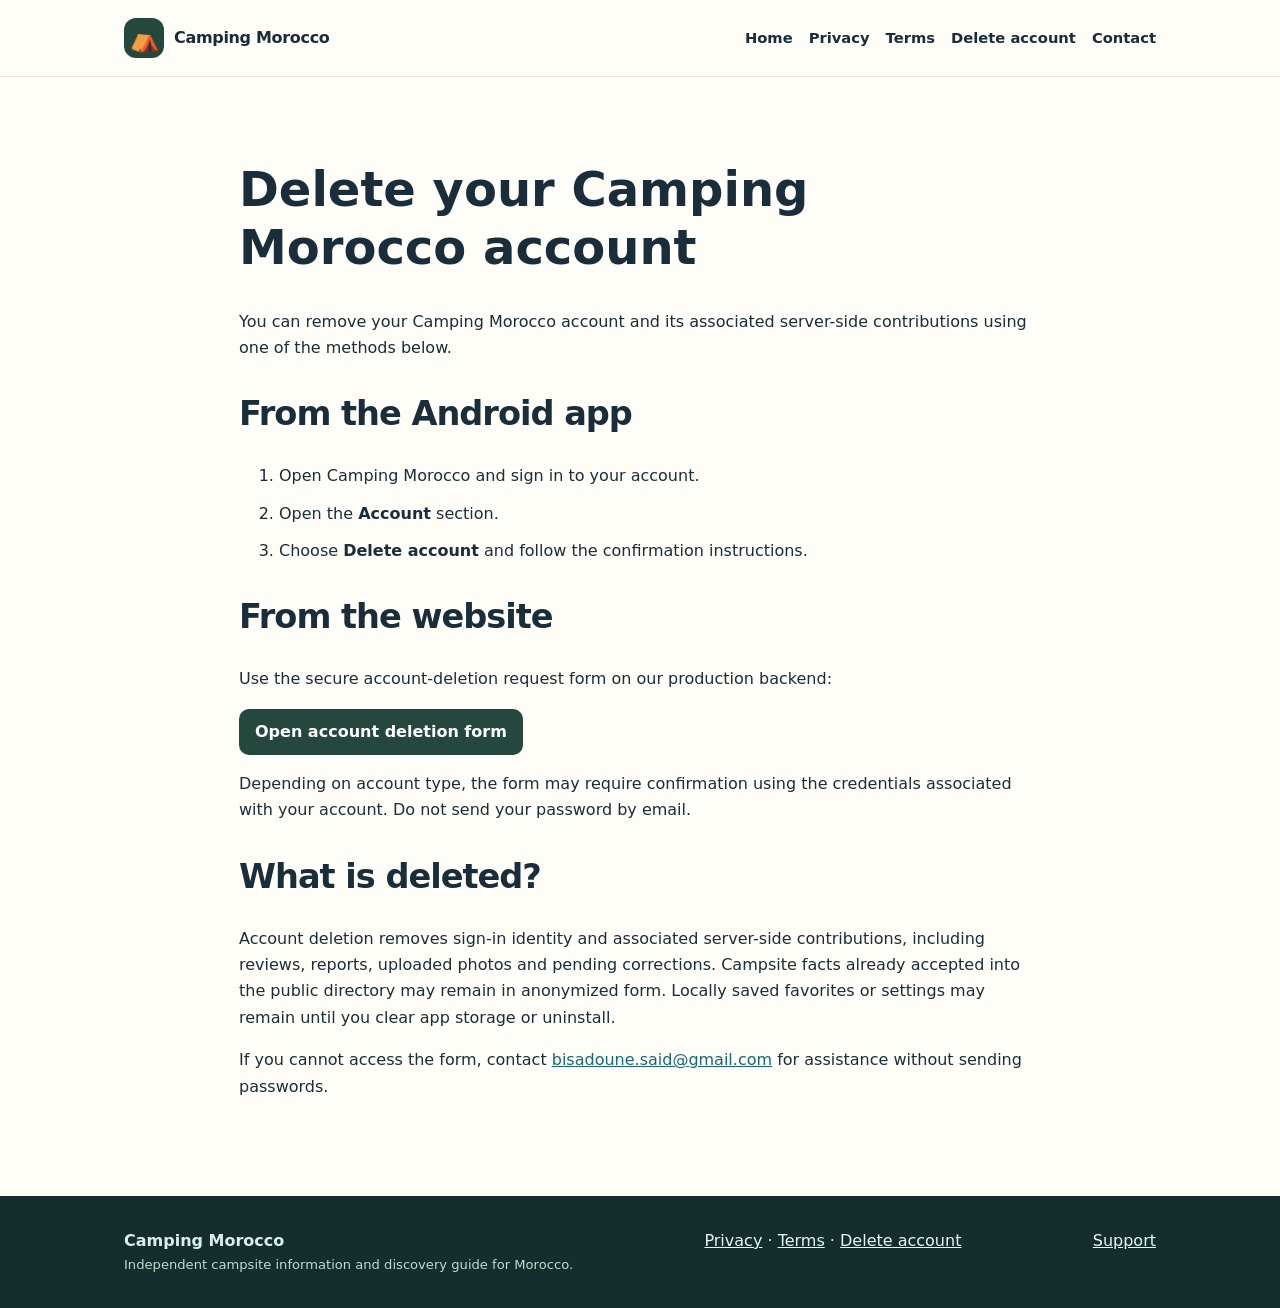
==== account-deletion.html @ 6e0ec688 "feat(site): launch Camping Morocco developer home and public legal pages" ====
<!doctype html><html lang="en"><head><meta charset="utf-8"><meta name="viewport" content="width=device-width,initial-scale=1"><meta name="color-scheme" content="light"><meta name="theme-color" content="#24483e"><meta name="description" content="How to delete your Camping Morocco account or request removal of account-linked data."><title>Account Deletion — Camping Morocco</title><link rel="stylesheet" href="/styles.css"><link rel="canonical" href="https://planififni-sketch.github.io/"></head><body><header class="nav"><div class="container nav-inner"><a class="brand" href="/"><span class="brand-mark" aria-hidden="true">⛺</span><span>Camping Morocco</span></a><nav class="links" aria-label="Main navigation"><a href="/">Home</a><a href="/privacy.html">Privacy</a><a href="/terms.html">Terms</a><a href="/account-deletion.html">Delete account</a><a href="/#contact">Contact</a></nav></div></header><main class="legal"><h1>Delete your Camping Morocco account</h1><p>You can remove your Camping Morocco account and its associated server-side contributions using one of the methods below.</p><h2>From the Android app</h2><ol><li>Open Camping Morocco and sign in to your account.</li><li>Open the <strong>Account</strong> section.</li><li>Choose <strong>Delete account</strong> and follow the confirmation instructions.</li></ol><h2>From the website</h2><p>Use the secure account-deletion request form on our production backend:</p><p><a class="button" href="https://camping-morocco-production.up.railway.app/account-deletion">Open account deletion form</a></p><p>Depending on account type, the form may require confirmation using the credentials associated with your account. Do not send your password by email.</p><h2>What is deleted?</h2><p>Account deletion removes sign-in identity and associated server-side contributions, including reviews, reports, uploaded photos and pending corrections. Campsite facts already accepted into the public directory may remain in anonymized form. Locally saved favorites or settings may remain until you clear app storage or uninstall.</p><p>If you cannot access the form, contact <a href="mailto:bisadoune.said@gmail.com">bisadoune.said@gmail.com</a> for assistance without sending passwords.</p></main><footer class="footer"><div class="container footer-inner"><div><strong>Camping Morocco</strong><div class="meta">Independent campsite information and discovery guide for Morocco.</div></div><div><a href="/privacy.html">Privacy</a> · <a href="/terms.html">Terms</a> · <a href="/account-deletion.html">Delete account</a></div><div><a href="mailto:bisadoune.said@gmail.com">Support</a></div></div></footer></body></html>
---- styles.css ----
:root{color-scheme:light;--ink:#192e3a;--pine:#24483e;--sea:#187d82;--sand:#f5efe3;--paper:#fffdf8;--muted:#5e6d71;--line:#dfe7de;--sun:#e9b44f}*{box-sizing:border-box}html{scroll-behavior:smooth}body{margin:0;background:var(--paper);color:var(--ink);font-family:system-ui,-apple-system,Segoe UI,Arial,sans-serif;line-height:1.65}a{color:#176873}a:focus-visible,button:focus-visible{outline:3px solid #c27b2c;outline-offset:3px}.container{max-width:1080px;margin:auto;padding:0 24px}.nav{background:var(--paper);border-bottom:1px solid var(--line)}.nav-inner{min-height:76px;display:flex;align-items:center;justify-content:space-between;gap:20px;flex-wrap:wrap}.brand{display:inline-flex;align-items:center;gap:10px;text-decoration:none;color:var(--ink);font-weight:800;letter-spacing:-.02em}.brand-mark{display:grid;place-items:center;width:40px;height:40px;border-radius:12px;background:var(--pine);color:#fff;font-size:25px}.links{display:flex;flex-wrap:wrap;gap:16px}.links a{text-decoration:none;font-weight:600;color:var(--ink);font-size:.92rem}.links a:hover{text-decoration:underline}.hero{background:linear-gradient(117deg,#16382f,#27675b 64%,#377f7b);color:#fff;position:relative;overflow:hidden}.hero:after{content:"";position:absolute;width:300px;height:300px;right:-70px;top:-70px;background:radial-gradient(circle,#f8c05b 0 20%,transparent 21%);opacity:.85}.hero-inner{min-height:350px;padding-top:68px;padding-bottom:75px;position:relative;z-index:1}.eyebrow{text-transform:uppercase;letter-spacing:.16em;font-size:.76rem;font-weight:750;color:#f8d999}.hero h1{font-size:clamp(2.4rem,6vw,4.7rem);max-width:850px;line-height:1.1;letter-spacing:-.045em;margin:12px 0 20px}.hero p{max-width:680px;color:#e8f5ed;font-size:1.14rem}.pills{display:flex;gap:9px;flex-wrap:wrap;margin-top:27px}.pill{border:1px solid #8bbbac;border-radius:100px;padding:7px 12px;font-size:.85rem}.section{padding:60px 0}.section.soft{background:var(--sand)}h2{font-size:clamp(1.55rem,3vw,2.1rem);letter-spacing:-.03em;line-height:1.25}h3{font-size:1.12rem;margin:0 0 8px}.lead{font-size:1.05rem;color:var(--muted);max-width:740px}.grid{display:grid;grid-template-columns:repeat(3,minmax(0,1fr));gap:16px;margin-top:25px}.tile{background:#fff;border:1px solid var(--line);padding:24px;border-radius:18px;box-shadow:0 2px 10px #123a2520}.tile p{margin:0;color:var(--muted)}.glyph{font-size:1.7rem;display:block;margin-bottom:13px}.notes{padding:22px 26px;background:#fff;border-left:5px solid var(--sea);border-radius:12px;margin-top:22px}.button{display:inline-block;background:var(--pine);color:#fff;text-decoration:none;border-radius:10px;padding:10px 16px;font-weight:700}.button:hover{background:#366e5b}.footer{background:#142e2d;color:#daeeea;padding:32px 0}.footer a{color:#e7f8f3}.footer-inner{display:flex;gap:20px;justify-content:space-between;flex-wrap:wrap}.legal{max-width:850px;margin:0 auto;padding:52px 24px 80px}.legal h1{font-size:clamp(2rem,5vw,3rem);line-height:1.2}.legal h2{margin-top:32px}.legal .date{color:var(--muted)}.legal li{margin-bottom:11px}.small{font-size:.9rem;color:var(--muted)}.langbox{margin-top:32px;border-top:1px solid var(--line);padding-top:16px}.langbox[dir=rtl]{text-align:right}.contact{padding:18px 24px;border:1px solid var(--line);border-radius:14px;background:#fff}.meta{font-size:.82rem;color:#c2d9cd}@media(max-width:710px){.grid{grid-template-columns:1fr}.hero-inner{padding-top:48px;padding-bottom:54px}.nav-inner{padding-top:14px;padding-bottom:14px}.links{gap:12px}.section{padding:43px 0}}
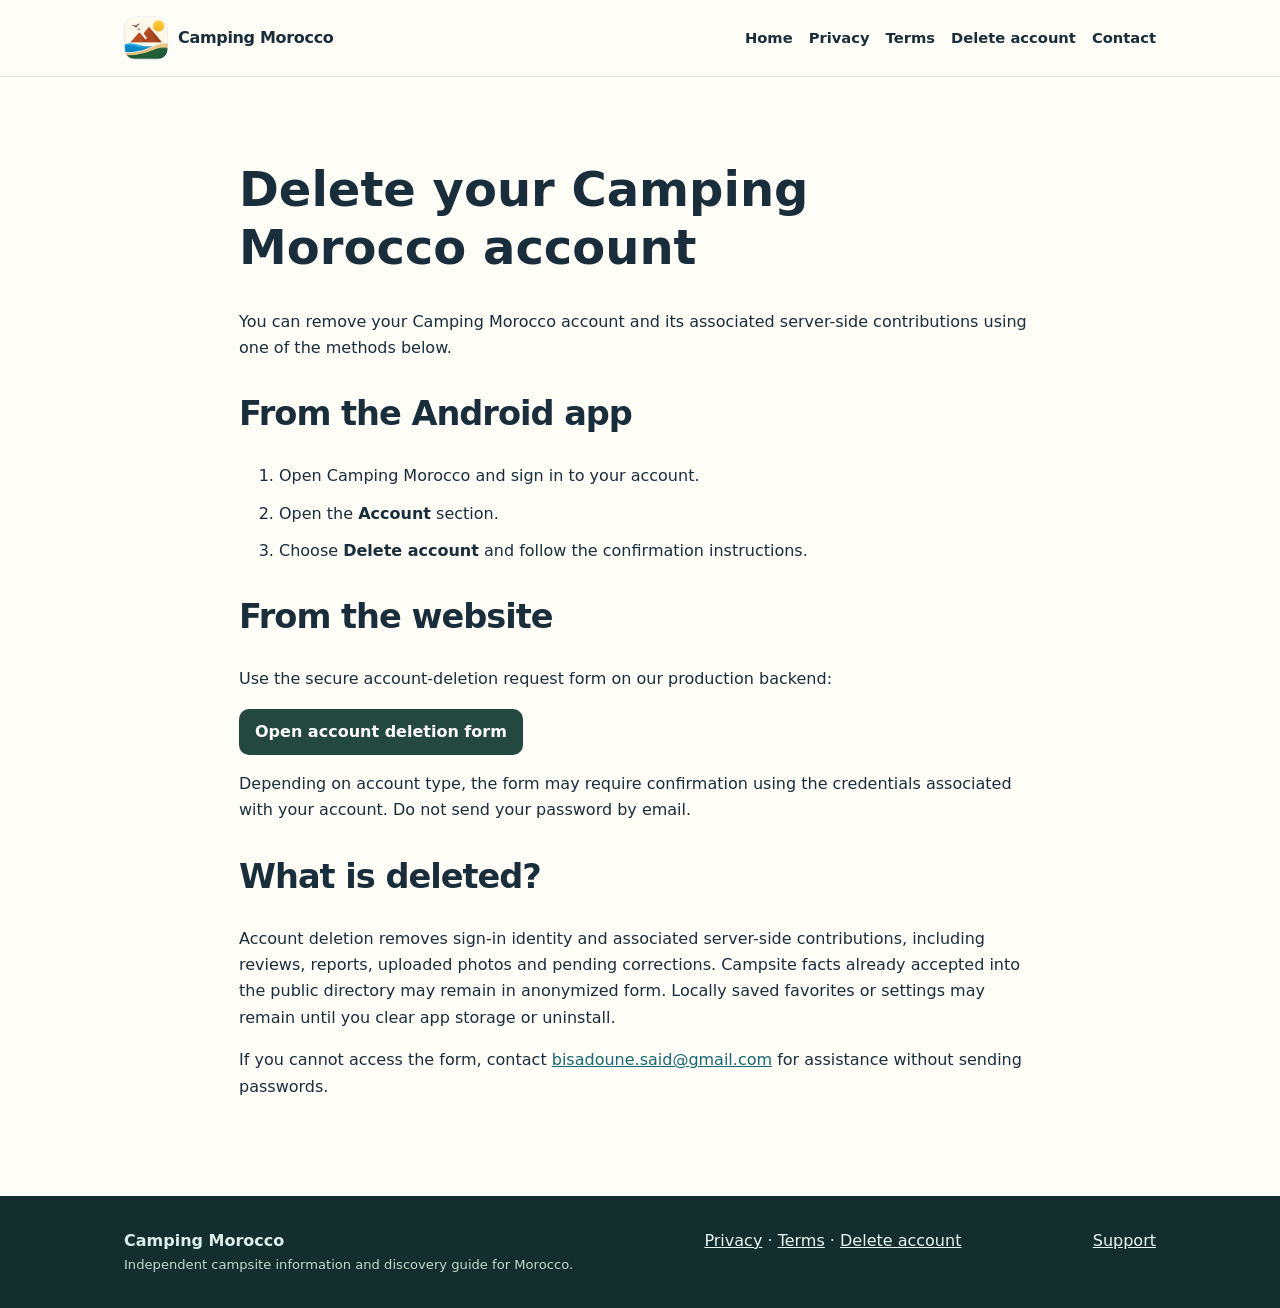
==== commit d6aa8f49: "fix(branding): replace placeholder tent with original Camping Morocco app logo on every page" ====
--- a/account-deletion.html
+++ b/account-deletion.html
@@ -1 +1 @@
-<!doctype html><html lang="en"><head><meta charset="utf-8"><meta name="viewport" content="width=device-width,initial-scale=1"><meta name="color-scheme" content="light"><meta name="theme-color" content="#24483e"><meta name="description" content="How to delete your Camping Morocco account or request removal of account-linked data."><title>Account Deletion — Camping Morocco</title><link rel="stylesheet" href="/styles.css"><link rel="canonical" href="https://planififni-sketch.github.io/"></head><body><header class="nav"><div class="container nav-inner"><a class="brand" href="/"><span class="brand-mark" aria-hidden="true">⛺</span><span>Camping Morocco</span></a><nav class="links" aria-label="Main navigation"><a href="/">Home</a><a href="/privacy.html">Privacy</a><a href="/terms.html">Terms</a><a href="/account-deletion.html">Delete account</a><a href="/#contact">Contact</a></nav></div></header><main class="legal"><h1>Delete your Camping Morocco account</h1><p>You can remove your Camping Morocco account and its associated server-side contributions using one of the methods below.</p><h2>From the Android app</h2><ol><li>Open Camping Morocco and sign in to your account.</li><li>Open the <strong>Account</strong> section.</li><li>Choose <strong>Delete account</strong> and follow the confirmation instructions.</li></ol><h2>From the website</h2><p>Use the secure account-deletion request form on our production backend:</p><p><a class="button" href="https://camping-morocco-production.up.railway.app/account-deletion">Open account deletion form</a></p><p>Depending on account type, the form may require confirmation using the credentials associated with your account. Do not send your password by email.</p><h2>What is deleted?</h2><p>Account deletion removes sign-in identity and associated server-side contributions, including reviews, reports, uploaded photos and pending corrections. Campsite facts already accepted into the public directory may remain in anonymized form. Locally saved favorites or settings may remain until you clear app storage or uninstall.</p><p>If you cannot access the form, contact <a href="mailto:bisadoune.said@gmail.com">bisadoune.said@gmail.com</a> for assistance without sending passwords.</p></main><footer class="footer"><div class="container footer-inner"><div><strong>Camping Morocco</strong><div class="meta">Independent campsite information and discovery guide for Morocco.</div></div><div><a href="/privacy.html">Privacy</a> · <a href="/terms.html">Terms</a> · <a href="/account-deletion.html">Delete account</a></div><div><a href="mailto:bisadoune.said@gmail.com">Support</a></div></div></footer></body></html>+<!doctype html><html lang="en"><head><meta charset="utf-8"><meta name="viewport" content="width=device-width,initial-scale=1"><meta name="color-scheme" content="light"><meta name="theme-color" content="#24483e"><meta name="description" content="How to delete your Camping Morocco account or request removal of account-linked data."><title>Account Deletion — Camping Morocco</title><link rel="stylesheet" href="/styles.css"><link rel="icon" type="image/webp" href="/assets/camping-morocco-logo.webp"><link rel="canonical" href="https://planififni-sketch.github.io/account-deletion.html"></head><body><header class="nav"><div class="container nav-inner"><a class="brand" href="/"><span class="brand-mark"><img src="/assets/camping-morocco-logo.webp" alt="" width="44" height="44" decoding="async"></span><span>Camping Morocco</span></a><nav class="links" aria-label="Main navigation"><a href="/">Home</a><a href="/privacy.html">Privacy</a><a href="/terms.html">Terms</a><a href="/account-deletion.html">Delete account</a><a href="/#contact">Contact</a></nav></div></header><main class="legal"><h1>Delete your Camping Morocco account</h1><p>You can remove your Camping Morocco account and its associated server-side contributions using one of the methods below.</p><h2>From the Android app</h2><ol><li>Open Camping Morocco and sign in to your account.</li><li>Open the <strong>Account</strong> section.</li><li>Choose <strong>Delete account</strong> and follow the confirmation instructions.</li></ol><h2>From the website</h2><p>Use the secure account-deletion request form on our production backend:</p><p><a class="button" href="https://camping-morocco-production.up.railway.app/account-deletion">Open account deletion form</a></p><p>Depending on account type, the form may require confirmation using the credentials associated with your account. Do not send your password by email.</p><h2>What is deleted?</h2><p>Account deletion removes sign-in identity and associated server-side contributions, including reviews, reports, uploaded photos and pending corrections. Campsite facts already accepted into the public directory may remain in anonymized form. Locally saved favorites or settings may remain until you clear app storage or uninstall.</p><p>If you cannot access the form, contact <a href="mailto:bisadoune.said@gmail.com">bisadoune.said@gmail.com</a> for assistance without sending passwords.</p></main><footer class="footer"><div class="container footer-inner"><div><strong>Camping Morocco</strong><div class="meta">Independent campsite information and discovery guide for Morocco.</div></div><div><a href="/privacy.html">Privacy</a> · <a href="/terms.html">Terms</a> · <a href="/account-deletion.html">Delete account</a></div><div><a href="mailto:bisadoune.said@gmail.com">Support</a></div></div></footer></body></html>
--- a/styles.css
+++ b/styles.css
@@ -1 +1 @@
-:root{color-scheme:light;--ink:#192e3a;--pine:#24483e;--sea:#187d82;--sand:#f5efe3;--paper:#fffdf8;--muted:#5e6d71;--line:#dfe7de;--sun:#e9b44f}*{box-sizing:border-box}html{scroll-behavior:smooth}body{margin:0;background:var(--paper);color:var(--ink);font-family:system-ui,-apple-system,Segoe UI,Arial,sans-serif;line-height:1.65}a{color:#176873}a:focus-visible,button:focus-visible{outline:3px solid #c27b2c;outline-offset:3px}.container{max-width:1080px;margin:auto;padding:0 24px}.nav{background:var(--paper);border-bottom:1px solid var(--line)}.nav-inner{min-height:76px;display:flex;align-items:center;justify-content:space-between;gap:20px;flex-wrap:wrap}.brand{display:inline-flex;align-items:center;gap:10px;text-decoration:none;color:var(--ink);font-weight:800;letter-spacing:-.02em}.brand-mark{display:grid;place-items:center;width:40px;height:40px;border-radius:12px;background:var(--pine);color:#fff;font-size:25px}.links{display:flex;flex-wrap:wrap;gap:16px}.links a{text-decoration:none;font-weight:600;color:var(--ink);font-size:.92rem}.links a:hover{text-decoration:underline}.hero{background:linear-gradient(117deg,#16382f,#27675b 64%,#377f7b);color:#fff;position:relative;overflow:hidden}.hero:after{content:"";position:absolute;width:300px;height:300px;right:-70px;top:-70px;background:radial-gradient(circle,#f8c05b 0 20%,transparent 21%);opacity:.85}.hero-inner{min-height:350px;padding-top:68px;padding-bottom:75px;position:relative;z-index:1}.eyebrow{text-transform:uppercase;letter-spacing:.16em;font-size:.76rem;font-weight:750;color:#f8d999}.hero h1{font-size:clamp(2.4rem,6vw,4.7rem);max-width:850px;line-height:1.1;letter-spacing:-.045em;margin:12px 0 20px}.hero p{max-width:680px;color:#e8f5ed;font-size:1.14rem}.pills{display:flex;gap:9px;flex-wrap:wrap;margin-top:27px}.pill{border:1px solid #8bbbac;border-radius:100px;padding:7px 12px;font-size:.85rem}.section{padding:60px 0}.section.soft{background:var(--sand)}h2{font-size:clamp(1.55rem,3vw,2.1rem);letter-spacing:-.03em;line-height:1.25}h3{font-size:1.12rem;margin:0 0 8px}.lead{font-size:1.05rem;color:var(--muted);max-width:740px}.grid{display:grid;grid-template-columns:repeat(3,minmax(0,1fr));gap:16px;margin-top:25px}.tile{background:#fff;border:1px solid var(--line);padding:24px;border-radius:18px;box-shadow:0 2px 10px #123a2520}.tile p{margin:0;color:var(--muted)}.glyph{font-size:1.7rem;display:block;margin-bottom:13px}.notes{padding:22px 26px;background:#fff;border-left:5px solid var(--sea);border-radius:12px;margin-top:22px}.button{display:inline-block;background:var(--pine);color:#fff;text-decoration:none;border-radius:10px;padding:10px 16px;font-weight:700}.button:hover{background:#366e5b}.footer{background:#142e2d;color:#daeeea;padding:32px 0}.footer a{color:#e7f8f3}.footer-inner{display:flex;gap:20px;justify-content:space-between;flex-wrap:wrap}.legal{max-width:850px;margin:0 auto;padding:52px 24px 80px}.legal h1{font-size:clamp(2rem,5vw,3rem);line-height:1.2}.legal h2{margin-top:32px}.legal .date{color:var(--muted)}.legal li{margin-bottom:11px}.small{font-size:.9rem;color:var(--muted)}.langbox{margin-top:32px;border-top:1px solid var(--line);padding-top:16px}.langbox[dir=rtl]{text-align:right}.contact{padding:18px 24px;border:1px solid var(--line);border-radius:14px;background:#fff}.meta{font-size:.82rem;color:#c2d9cd}@media(max-width:710px){.grid{grid-template-columns:1fr}.hero-inner{padding-top:48px;padding-bottom:54px}.nav-inner{padding-top:14px;padding-bottom:14px}.links{gap:12px}.section{padding:43px 0}}
+:root{color-scheme:light;--ink:#192e3a;--pine:#24483e;--sea:#187d82;--sand:#f5efe3;--paper:#fffdf8;--muted:#5e6d71;--line:#dfe7de;--sun:#e9b44f}*{box-sizing:border-box}html{scroll-behavior:smooth}body{margin:0;background:var(--paper);color:var(--ink);font-family:system-ui,-apple-system,Segoe UI,Arial,sans-serif;line-height:1.65}a{color:#176873}a:focus-visible,button:focus-visible{outline:3px solid #c27b2c;outline-offset:3px}.container{max-width:1080px;margin:auto;padding:0 24px}.nav{background:var(--paper);border-bottom:1px solid var(--line)}.nav-inner{min-height:76px;display:flex;align-items:center;justify-content:space-between;gap:20px;flex-wrap:wrap}.brand{display:inline-flex;align-items:center;gap:10px;text-decoration:none;color:var(--ink);font-weight:800;letter-spacing:-.02em}.brand-mark{display:inline-flex;align-items:center;justify-content:center;width:44px;height:44px;flex-shrink:0}.brand-mark img{display:block;width:44px;height:44px;object-fit:contain;border-radius:12px}.links{display:flex;flex-wrap:wrap;gap:16px}.links a{text-decoration:none;font-weight:600;color:var(--ink);font-size:.92rem}.links a:hover{text-decoration:underline}.hero{background:linear-gradient(117deg,#16382f,#27675b 64%,#377f7b);color:#fff;position:relative;overflow:hidden}.hero:after{content:"";position:absolute;width:300px;height:300px;right:-70px;top:-70px;background:radial-gradient(circle,#f8c05b 0 20%,transparent 21%);opacity:.85}.hero-inner{min-height:350px;padding-top:68px;padding-bottom:75px;position:relative;z-index:1}.eyebrow{text-transform:uppercase;letter-spacing:.16em;font-size:.76rem;font-weight:750;color:#f8d999}.hero h1{font-size:clamp(2.4rem,6vw,4.7rem);max-width:850px;line-height:1.1;letter-spacing:-.045em;margin:12px 0 20px}.hero p{max-width:680px;color:#e8f5ed;font-size:1.14rem}.pills{display:flex;gap:9px;flex-wrap:wrap;margin-top:27px}.pill{border:1px solid #8bbbac;border-radius:100px;padding:7px 12px;font-size:.85rem}.section{padding:60px 0}.section.soft{background:var(--sand)}h2{font-size:clamp(1.55rem,3vw,2.1rem);letter-spacing:-.03em;line-height:1.25}h3{font-size:1.12rem;margin:0 0 8px}.lead{font-size:1.05rem;color:var(--muted);max-width:740px}.grid{display:grid;grid-template-columns:repeat(3,minmax(0,1fr));gap:16px;margin-top:25px}.tile{background:#fff;border:1px solid var(--line);padding:24px;border-radius:18px;box-shadow:0 2px 10px #123a2520}.tile p{margin:0;color:var(--muted)}.glyph{font-size:1.7rem;display:block;margin-bottom:13px}.notes{padding:22px 26px;background:#fff;border-left:5px solid var(--sea);border-radius:12px;margin-top:22px}.button{display:inline-block;background:var(--pine);color:#fff;text-decoration:none;border-radius:10px;padding:10px 16px;font-weight:700}.button:hover{background:#366e5b}.footer{background:#142e2d;color:#daeeea;padding:32px 0}.footer a{color:#e7f8f3}.footer-inner{display:flex;gap:20px;justify-content:space-between;flex-wrap:wrap}.legal{max-width:850px;margin:0 auto;padding:52px 24px 80px}.legal h1{font-size:clamp(2rem,5vw,3rem);line-height:1.2}.legal h2{margin-top:32px}.legal .date{color:var(--muted)}.legal li{margin-bottom:11px}.small{font-size:.9rem;color:var(--muted)}.langbox{margin-top:32px;border-top:1px solid var(--line);padding-top:16px}.langbox[dir=rtl]{text-align:right}.contact{padding:18px 24px;border:1px solid var(--line);border-radius:14px;background:#fff}.meta{font-size:.82rem;color:#c2d9cd}@media(max-width:710px){.grid{grid-template-columns:1fr}.hero-inner{padding-top:48px;padding-bottom:54px}.nav-inner{padding-top:14px;padding-bottom:14px}.links{gap:12px}.section{padding:43px 0}}
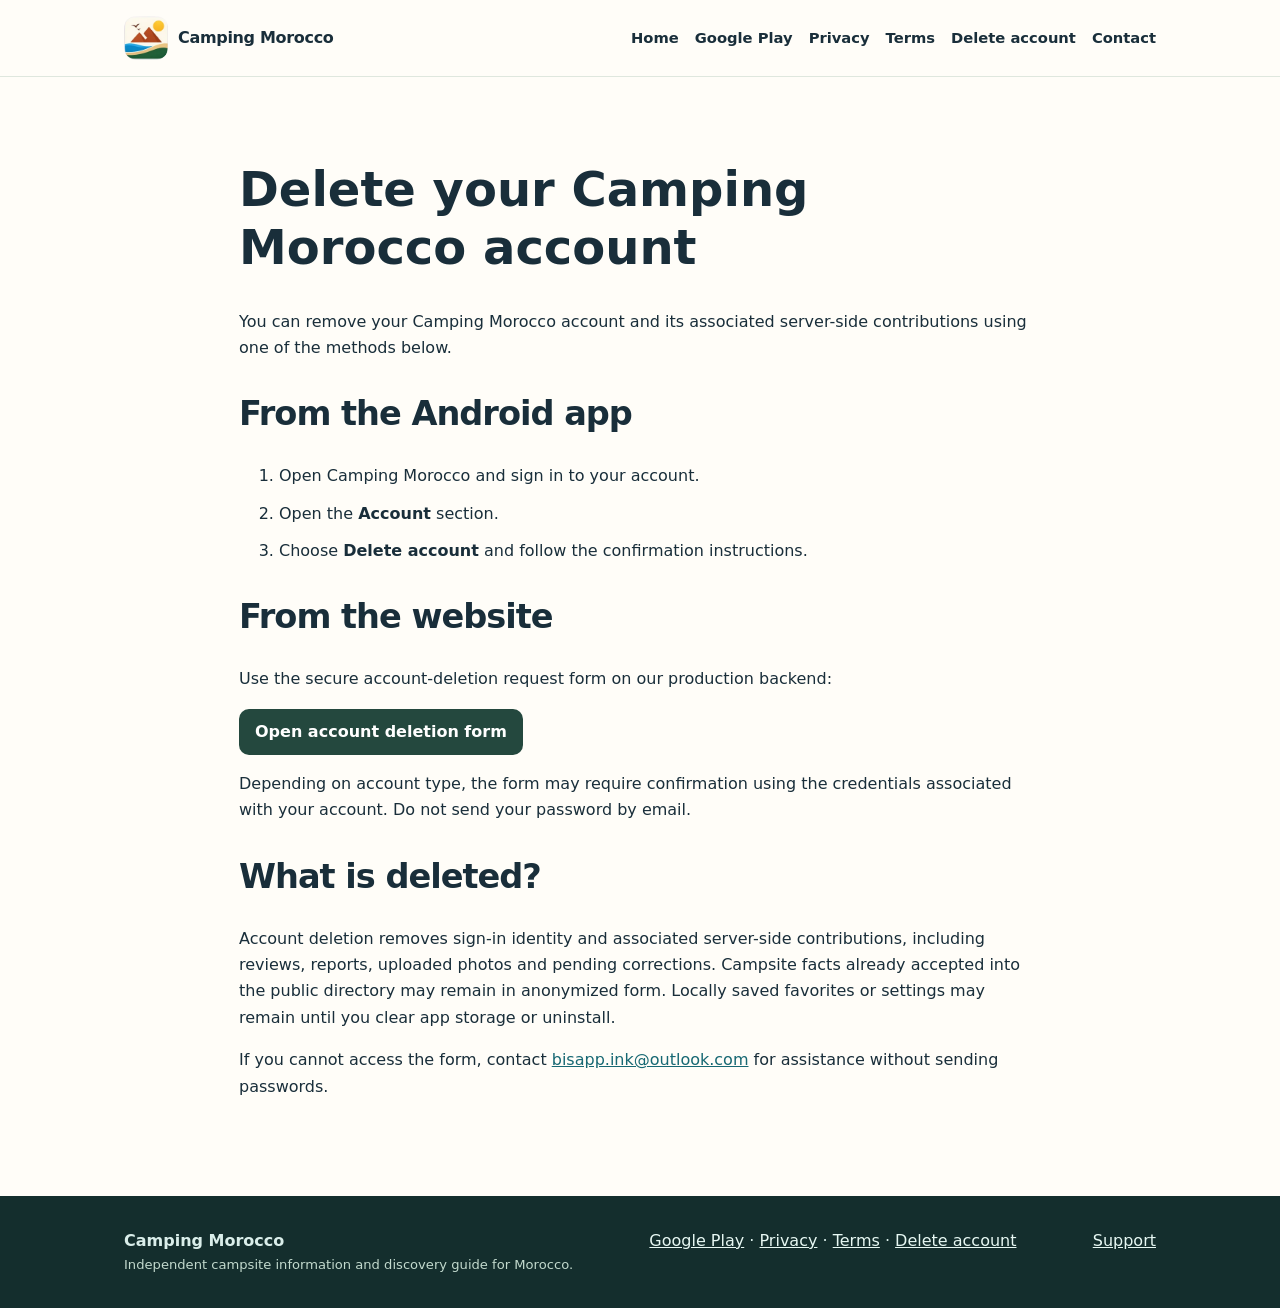
==== commit b0d4e9d6: "feat(site): link official Play Store and update public support email" ====
--- a/account-deletion.html
+++ b/account-deletion.html
@@ -1 +1 @@
-<!doctype html><html lang="en"><head><meta charset="utf-8"><meta name="viewport" content="width=device-width,initial-scale=1"><meta name="color-scheme" content="light"><meta name="theme-color" content="#24483e"><meta name="description" content="How to delete your Camping Morocco account or request removal of account-linked data."><title>Account Deletion — Camping Morocco</title><link rel="stylesheet" href="/styles.css"><link rel="icon" type="image/webp" href="/assets/camping-morocco-logo.webp"><link rel="canonical" href="https://planififni-sketch.github.io/account-deletion.html"></head><body><header class="nav"><div class="container nav-inner"><a class="brand" href="/"><span class="brand-mark"><img src="/assets/camping-morocco-logo.webp" alt="" width="44" height="44" decoding="async"></span><span>Camping Morocco</span></a><nav class="links" aria-label="Main navigation"><a href="/">Home</a><a href="/privacy.html">Privacy</a><a href="/terms.html">Terms</a><a href="/account-deletion.html">Delete account</a><a href="/#contact">Contact</a></nav></div></header><main class="legal"><h1>Delete your Camping Morocco account</h1><p>You can remove your Camping Morocco account and its associated server-side contributions using one of the methods below.</p><h2>From the Android app</h2><ol><li>Open Camping Morocco and sign in to your account.</li><li>Open the <strong>Account</strong> section.</li><li>Choose <strong>Delete account</strong> and follow the confirmation instructions.</li></ol><h2>From the website</h2><p>Use the secure account-deletion request form on our production backend:</p><p><a class="button" href="https://camping-morocco-production.up.railway.app/account-deletion">Open account deletion form</a></p><p>Depending on account type, the form may require confirmation using the credentials associated with your account. Do not send your password by email.</p><h2>What is deleted?</h2><p>Account deletion removes sign-in identity and associated server-side contributions, including reviews, reports, uploaded photos and pending corrections. Campsite facts already accepted into the public directory may remain in anonymized form. Locally saved favorites or settings may remain until you clear app storage or uninstall.</p><p>If you cannot access the form, contact <a href="mailto:bisadoune.said@gmail.com">bisadoune.said@gmail.com</a> for assistance without sending passwords.</p></main><footer class="footer"><div class="container footer-inner"><div><strong>Camping Morocco</strong><div class="meta">Independent campsite information and discovery guide for Morocco.</div></div><div><a href="/privacy.html">Privacy</a> · <a href="/terms.html">Terms</a> · <a href="/account-deletion.html">Delete account</a></div><div><a href="mailto:bisadoune.said@gmail.com">Support</a></div></div></footer></body></html>+<!doctype html><html lang="en"><head><meta charset="utf-8"><meta name="viewport" content="width=device-width,initial-scale=1"><meta name="color-scheme" content="light"><meta name="theme-color" content="#24483e"><meta name="description" content="How to delete your Camping Morocco account or request removal of account-linked data."><title>Account Deletion — Camping Morocco</title><link rel="stylesheet" href="/styles.css"><link rel="icon" type="image/webp" href="/assets/camping-morocco-logo.webp"><link rel="canonical" href="https://planififni-sketch.github.io/account-deletion.html"></head><body><header class="nav"><div class="container nav-inner"><a class="brand" href="/"><span class="brand-mark"><img src="/assets/camping-morocco-logo.webp" alt="" width="44" height="44" decoding="async"></span><span>Camping Morocco</span></a><nav class="links" aria-label="Main navigation"><a href="/">Home</a><a href="https://play.google.com/store/apps/details?id=ma.campingmorocco.app" target="_blank" rel="noopener noreferrer">Google Play</a><a href="/privacy.html">Privacy</a><a href="/terms.html">Terms</a><a href="/account-deletion.html">Delete account</a><a href="/#contact">Contact</a></nav></div></header><main class="legal"><h1>Delete your Camping Morocco account</h1><p>You can remove your Camping Morocco account and its associated server-side contributions using one of the methods below.</p><h2>From the Android app</h2><ol><li>Open Camping Morocco and sign in to your account.</li><li>Open the <strong>Account</strong> section.</li><li>Choose <strong>Delete account</strong> and follow the confirmation instructions.</li></ol><h2>From the website</h2><p>Use the secure account-deletion request form on our production backend:</p><p><a class="button" href="https://camping-morocco-production.up.railway.app/account-deletion">Open account deletion form</a></p><p>Depending on account type, the form may require confirmation using the credentials associated with your account. Do not send your password by email.</p><h2>What is deleted?</h2><p>Account deletion removes sign-in identity and associated server-side contributions, including reviews, reports, uploaded photos and pending corrections. Campsite facts already accepted into the public directory may remain in anonymized form. Locally saved favorites or settings may remain until you clear app storage or uninstall.</p><p>If you cannot access the form, contact <a href="mailto:bisapp.ink@outlook.com">bisapp.ink@outlook.com</a> for assistance without sending passwords.</p></main><footer class="footer"><div class="container footer-inner"><div><strong>Camping Morocco</strong><div class="meta">Independent campsite information and discovery guide for Morocco.</div></div><div><a href="https://play.google.com/store/apps/details?id=ma.campingmorocco.app" target="_blank" rel="noopener noreferrer">Google Play</a> · <a href="/privacy.html">Privacy</a> · <a href="/terms.html">Terms</a> · <a href="/account-deletion.html">Delete account</a></div><div><a href="mailto:bisapp.ink@outlook.com">Support</a></div></div></footer></body></html>
--- a/styles.css
+++ b/styles.css
@@ -1 +1,2 @@
 :root{color-scheme:light;--ink:#192e3a;--pine:#24483e;--sea:#187d82;--sand:#f5efe3;--paper:#fffdf8;--muted:#5e6d71;--line:#dfe7de;--sun:#e9b44f}*{box-sizing:border-box}html{scroll-behavior:smooth}body{margin:0;background:var(--paper);color:var(--ink);font-family:system-ui,-apple-system,Segoe UI,Arial,sans-serif;line-height:1.65}a{color:#176873}a:focus-visible,button:focus-visible{outline:3px solid #c27b2c;outline-offset:3px}.container{max-width:1080px;margin:auto;padding:0 24px}.nav{background:var(--paper);border-bottom:1px solid var(--line)}.nav-inner{min-height:76px;display:flex;align-items:center;justify-content:space-between;gap:20px;flex-wrap:wrap}.brand{display:inline-flex;align-items:center;gap:10px;text-decoration:none;color:var(--ink);font-weight:800;letter-spacing:-.02em}.brand-mark{display:inline-flex;align-items:center;justify-content:center;width:44px;height:44px;flex-shrink:0}.brand-mark img{display:block;width:44px;height:44px;object-fit:contain;border-radius:12px}.links{display:flex;flex-wrap:wrap;gap:16px}.links a{text-decoration:none;font-weight:600;color:var(--ink);font-size:.92rem}.links a:hover{text-decoration:underline}.hero{background:linear-gradient(117deg,#16382f,#27675b 64%,#377f7b);color:#fff;position:relative;overflow:hidden}.hero:after{content:"";position:absolute;width:300px;height:300px;right:-70px;top:-70px;background:radial-gradient(circle,#f8c05b 0 20%,transparent 21%);opacity:.85}.hero-inner{min-height:350px;padding-top:68px;padding-bottom:75px;position:relative;z-index:1}.eyebrow{text-transform:uppercase;letter-spacing:.16em;font-size:.76rem;font-weight:750;color:#f8d999}.hero h1{font-size:clamp(2.4rem,6vw,4.7rem);max-width:850px;line-height:1.1;letter-spacing:-.045em;margin:12px 0 20px}.hero p{max-width:680px;color:#e8f5ed;font-size:1.14rem}.pills{display:flex;gap:9px;flex-wrap:wrap;margin-top:27px}.pill{border:1px solid #8bbbac;border-radius:100px;padding:7px 12px;font-size:.85rem}.section{padding:60px 0}.section.soft{background:var(--sand)}h2{font-size:clamp(1.55rem,3vw,2.1rem);letter-spacing:-.03em;line-height:1.25}h3{font-size:1.12rem;margin:0 0 8px}.lead{font-size:1.05rem;color:var(--muted);max-width:740px}.grid{display:grid;grid-template-columns:repeat(3,minmax(0,1fr));gap:16px;margin-top:25px}.tile{background:#fff;border:1px solid var(--line);padding:24px;border-radius:18px;box-shadow:0 2px 10px #123a2520}.tile p{margin:0;color:var(--muted)}.glyph{font-size:1.7rem;display:block;margin-bottom:13px}.notes{padding:22px 26px;background:#fff;border-left:5px solid var(--sea);border-radius:12px;margin-top:22px}.button{display:inline-block;background:var(--pine);color:#fff;text-decoration:none;border-radius:10px;padding:10px 16px;font-weight:700}.button:hover{background:#366e5b}.footer{background:#142e2d;color:#daeeea;padding:32px 0}.footer a{color:#e7f8f3}.footer-inner{display:flex;gap:20px;justify-content:space-between;flex-wrap:wrap}.legal{max-width:850px;margin:0 auto;padding:52px 24px 80px}.legal h1{font-size:clamp(2rem,5vw,3rem);line-height:1.2}.legal h2{margin-top:32px}.legal .date{color:var(--muted)}.legal li{margin-bottom:11px}.small{font-size:.9rem;color:var(--muted)}.langbox{margin-top:32px;border-top:1px solid var(--line);padding-top:16px}.langbox[dir=rtl]{text-align:right}.contact{padding:18px 24px;border:1px solid var(--line);border-radius:14px;background:#fff}.meta{font-size:.82rem;color:#c2d9cd}@media(max-width:710px){.grid{grid-template-columns:1fr}.hero-inner{padding-top:48px;padding-bottom:54px}.nav-inner{padding-top:14px;padding-bottom:14px}.links{gap:12px}.section{padding:43px 0}}
+ .store-cta{margin-top:24px}.store-link{display:inline-block;background:#fff;color:#194d40;text-decoration:none;font-weight:750;padding:11px 17px;border-radius:11px;box-shadow:0 3px 14px #0c282626}.store-link:hover{background:#e7f8ef}.store-link:focus-visible{outline:3px solid #f5cd69;outline-offset:3px}
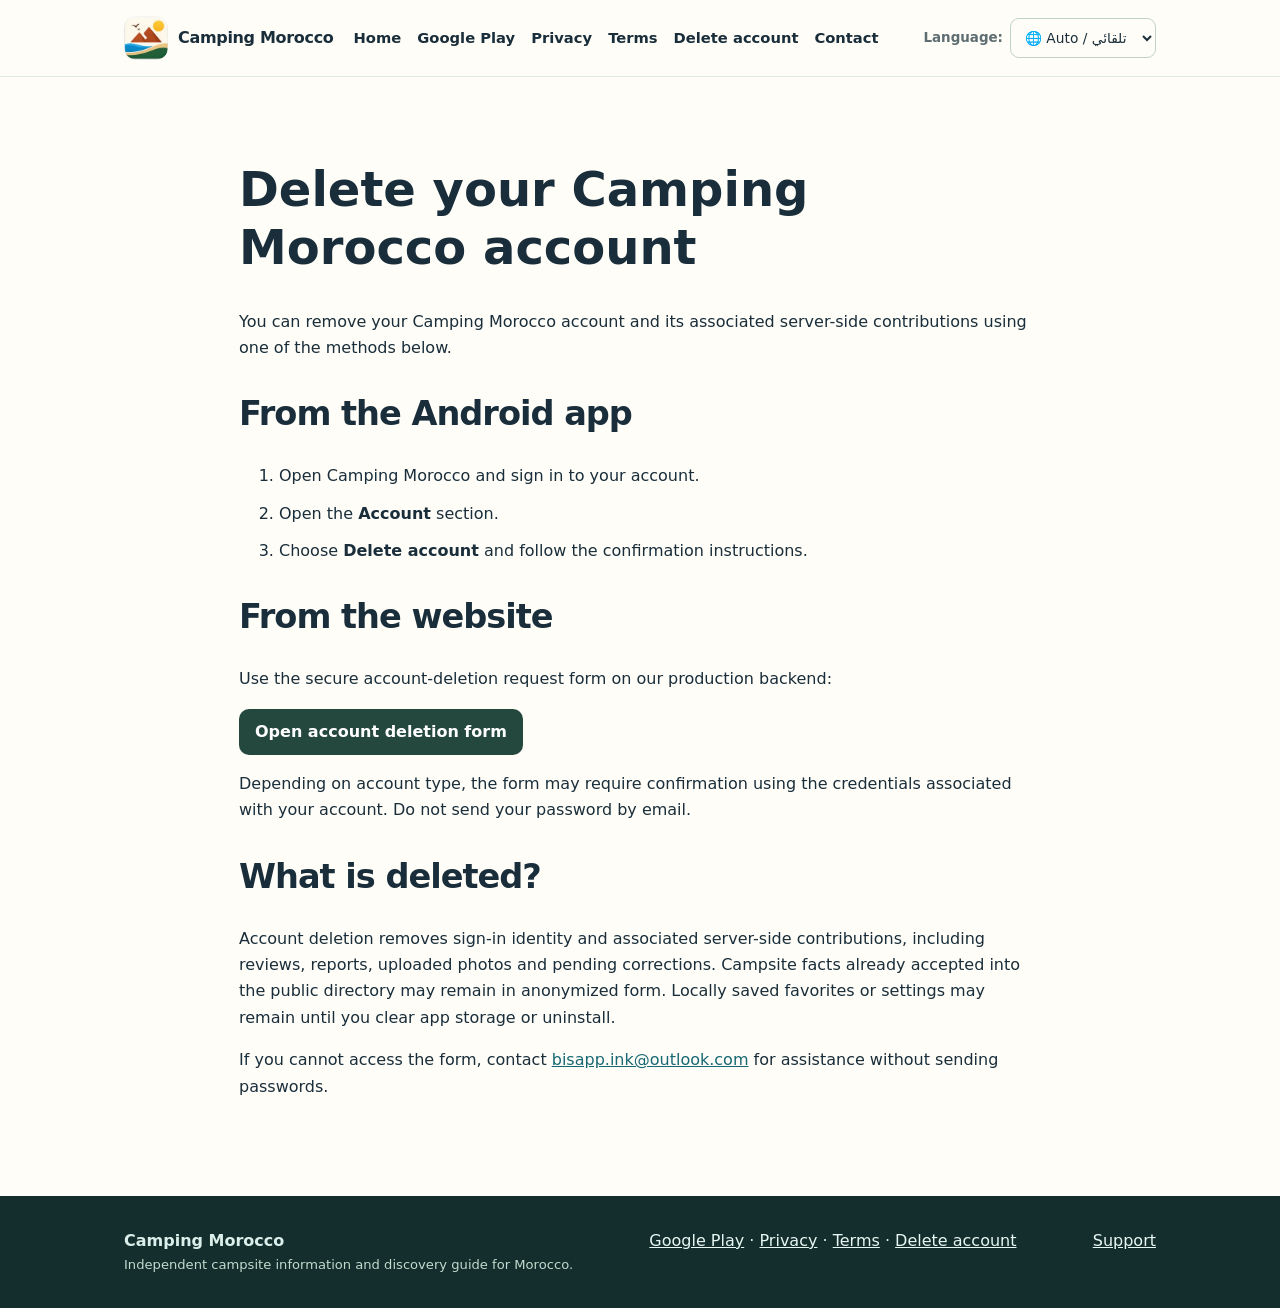
==== commit c88a60dc: "feat(site): auto-detect locale and add language switcher across all pages" ====
--- a/account-deletion.html
+++ b/account-deletion.html
@@ -1 +1 @@
-<!doctype html><html lang="en"><head><meta charset="utf-8"><meta name="viewport" content="width=device-width,initial-scale=1"><meta name="color-scheme" content="light"><meta name="theme-color" content="#24483e"><meta name="description" content="How to delete your Camping Morocco account or request removal of account-linked data."><title>Account Deletion — Camping Morocco</title><link rel="stylesheet" href="/styles.css"><link rel="icon" type="image/webp" href="/assets/camping-morocco-logo.webp"><link rel="canonical" href="https://planififni-sketch.github.io/account-deletion.html"></head><body><header class="nav"><div class="container nav-inner"><a class="brand" href="/"><span class="brand-mark"><img src="/assets/camping-morocco-logo.webp" alt="" width="44" height="44" decoding="async"></span><span>Camping Morocco</span></a><nav class="links" aria-label="Main navigation"><a href="/">Home</a><a href="https://play.google.com/store/apps/details?id=ma.campingmorocco.app" target="_blank" rel="noopener noreferrer">Google Play</a><a href="/privacy.html">Privacy</a><a href="/terms.html">Terms</a><a href="/account-deletion.html">Delete account</a><a href="/#contact">Contact</a></nav></div></header><main class="legal"><h1>Delete your Camping Morocco account</h1><p>You can remove your Camping Morocco account and its associated server-side contributions using one of the methods below.</p><h2>From the Android app</h2><ol><li>Open Camping Morocco and sign in to your account.</li><li>Open the <strong>Account</strong> section.</li><li>Choose <strong>Delete account</strong> and follow the confirmation instructions.</li></ol><h2>From the website</h2><p>Use the secure account-deletion request form on our production backend:</p><p><a class="button" href="https://camping-morocco-production.up.railway.app/account-deletion">Open account deletion form</a></p><p>Depending on account type, the form may require confirmation using the credentials associated with your account. Do not send your password by email.</p><h2>What is deleted?</h2><p>Account deletion removes sign-in identity and associated server-side contributions, including reviews, reports, uploaded photos and pending corrections. Campsite facts already accepted into the public directory may remain in anonymized form. Locally saved favorites or settings may remain until you clear app storage or uninstall.</p><p>If you cannot access the form, contact <a href="mailto:bisapp.ink@outlook.com">bisapp.ink@outlook.com</a> for assistance without sending passwords.</p></main><footer class="footer"><div class="container footer-inner"><div><strong>Camping Morocco</strong><div class="meta">Independent campsite information and discovery guide for Morocco.</div></div><div><a href="https://play.google.com/store/apps/details?id=ma.campingmorocco.app" target="_blank" rel="noopener noreferrer">Google Play</a> · <a href="/privacy.html">Privacy</a> · <a href="/terms.html">Terms</a> · <a href="/account-deletion.html">Delete account</a></div><div><a href="mailto:bisapp.ink@outlook.com">Support</a></div></div></footer></body></html>+<!doctype html><html lang="en"><head><meta charset="utf-8"><meta name="viewport" content="width=device-width,initial-scale=1"><meta name="color-scheme" content="light"><meta name="theme-color" content="#24483e"><meta name="description" content="How to delete your Camping Morocco account or request removal of account-linked data."><title>Account Deletion — Camping Morocco</title><link rel="stylesheet" href="/styles.css"><link rel="icon" type="image/webp" href="/assets/camping-morocco-logo.webp"><link rel="canonical" href="https://planififni-sketch.github.io/account-deletion.html"><script src="/site-i18n.js" defer></script></head><body><header class="nav"><div class="container nav-inner"><a class="brand" href="/"><span class="brand-mark"><img src="/assets/camping-morocco-logo.webp" alt="" width="44" height="44" decoding="async"></span><span>Camping Morocco</span></a><nav class="links" aria-label="Main navigation"><a href="/">Home</a><a href="https://play.google.com/store/apps/details?id=ma.campingmorocco.app" target="_blank" rel="noopener noreferrer">Google Play</a><a href="/privacy.html">Privacy</a><a href="/terms.html">Terms</a><a href="/account-deletion.html">Delete account</a><a href="/#contact">Contact</a></nav><div class="language-picker"><label id="site-language-label" for="site-language">Language:</label><select id="site-language" aria-label="Website language"><option value="auto">🌐 Auto / تلقائي</option><option value="ar">العربية</option><option value="fr">Français</option><option value="en">English</option><option value="de">Deutsch</option><option value="es">Español</option></select></div></div></header><main class="legal" data-page="deletion"><h1>Delete your Camping Morocco account</h1><p>You can remove your Camping Morocco account and its associated server-side contributions using one of the methods below.</p><h2>From the Android app</h2><ol><li>Open Camping Morocco and sign in to your account.</li><li>Open the <strong>Account</strong> section.</li><li>Choose <strong>Delete account</strong> and follow the confirmation instructions.</li></ol><h2>From the website</h2><p>Use the secure account-deletion request form on our production backend:</p><p><a class="button" href="https://camping-morocco-production.up.railway.app/account-deletion">Open account deletion form</a></p><p>Depending on account type, the form may require confirmation using the credentials associated with your account. Do not send your password by email.</p><h2>What is deleted?</h2><p>Account deletion removes sign-in identity and associated server-side contributions, including reviews, reports, uploaded photos and pending corrections. Campsite facts already accepted into the public directory may remain in anonymized form. Locally saved favorites or settings may remain until you clear app storage or uninstall.</p><p>If you cannot access the form, contact <a href="mailto:bisapp.ink@outlook.com">bisapp.ink@outlook.com</a> for assistance without sending passwords.</p></main><footer class="footer"><div class="container footer-inner"><div><strong>Camping Morocco</strong><div class="meta">Independent campsite information and discovery guide for Morocco.</div></div><div><a href="https://play.google.com/store/apps/details?id=ma.campingmorocco.app" target="_blank" rel="noopener noreferrer">Google Play</a> · <a href="/privacy.html">Privacy</a> · <a href="/terms.html">Terms</a> · <a href="/account-deletion.html">Delete account</a></div><div><a href="mailto:bisapp.ink@outlook.com">Support</a></div></div></footer></body></html>
--- a/styles.css
+++ b/styles.css
@@ -1,2 +1,7 @@
 :root{color-scheme:light;--ink:#192e3a;--pine:#24483e;--sea:#187d82;--sand:#f5efe3;--paper:#fffdf8;--muted:#5e6d71;--line:#dfe7de;--sun:#e9b44f}*{box-sizing:border-box}html{scroll-behavior:smooth}body{margin:0;background:var(--paper);color:var(--ink);font-family:system-ui,-apple-system,Segoe UI,Arial,sans-serif;line-height:1.65}a{color:#176873}a:focus-visible,button:focus-visible{outline:3px solid #c27b2c;outline-offset:3px}.container{max-width:1080px;margin:auto;padding:0 24px}.nav{background:var(--paper);border-bottom:1px solid var(--line)}.nav-inner{min-height:76px;display:flex;align-items:center;justify-content:space-between;gap:20px;flex-wrap:wrap}.brand{display:inline-flex;align-items:center;gap:10px;text-decoration:none;color:var(--ink);font-weight:800;letter-spacing:-.02em}.brand-mark{display:inline-flex;align-items:center;justify-content:center;width:44px;height:44px;flex-shrink:0}.brand-mark img{display:block;width:44px;height:44px;object-fit:contain;border-radius:12px}.links{display:flex;flex-wrap:wrap;gap:16px}.links a{text-decoration:none;font-weight:600;color:var(--ink);font-size:.92rem}.links a:hover{text-decoration:underline}.hero{background:linear-gradient(117deg,#16382f,#27675b 64%,#377f7b);color:#fff;position:relative;overflow:hidden}.hero:after{content:"";position:absolute;width:300px;height:300px;right:-70px;top:-70px;background:radial-gradient(circle,#f8c05b 0 20%,transparent 21%);opacity:.85}.hero-inner{min-height:350px;padding-top:68px;padding-bottom:75px;position:relative;z-index:1}.eyebrow{text-transform:uppercase;letter-spacing:.16em;font-size:.76rem;font-weight:750;color:#f8d999}.hero h1{font-size:clamp(2.4rem,6vw,4.7rem);max-width:850px;line-height:1.1;letter-spacing:-.045em;margin:12px 0 20px}.hero p{max-width:680px;color:#e8f5ed;font-size:1.14rem}.pills{display:flex;gap:9px;flex-wrap:wrap;margin-top:27px}.pill{border:1px solid #8bbbac;border-radius:100px;padding:7px 12px;font-size:.85rem}.section{padding:60px 0}.section.soft{background:var(--sand)}h2{font-size:clamp(1.55rem,3vw,2.1rem);letter-spacing:-.03em;line-height:1.25}h3{font-size:1.12rem;margin:0 0 8px}.lead{font-size:1.05rem;color:var(--muted);max-width:740px}.grid{display:grid;grid-template-columns:repeat(3,minmax(0,1fr));gap:16px;margin-top:25px}.tile{background:#fff;border:1px solid var(--line);padding:24px;border-radius:18px;box-shadow:0 2px 10px #123a2520}.tile p{margin:0;color:var(--muted)}.glyph{font-size:1.7rem;display:block;margin-bottom:13px}.notes{padding:22px 26px;background:#fff;border-left:5px solid var(--sea);border-radius:12px;margin-top:22px}.button{display:inline-block;background:var(--pine);color:#fff;text-decoration:none;border-radius:10px;padding:10px 16px;font-weight:700}.button:hover{background:#366e5b}.footer{background:#142e2d;color:#daeeea;padding:32px 0}.footer a{color:#e7f8f3}.footer-inner{display:flex;gap:20px;justify-content:space-between;flex-wrap:wrap}.legal{max-width:850px;margin:0 auto;padding:52px 24px 80px}.legal h1{font-size:clamp(2rem,5vw,3rem);line-height:1.2}.legal h2{margin-top:32px}.legal .date{color:var(--muted)}.legal li{margin-bottom:11px}.small{font-size:.9rem;color:var(--muted)}.langbox{margin-top:32px;border-top:1px solid var(--line);padding-top:16px}.langbox[dir=rtl]{text-align:right}.contact{padding:18px 24px;border:1px solid var(--line);border-radius:14px;background:#fff}.meta{font-size:.82rem;color:#c2d9cd}@media(max-width:710px){.grid{grid-template-columns:1fr}.hero-inner{padding-top:48px;padding-bottom:54px}.nav-inner{padding-top:14px;padding-bottom:14px}.links{gap:12px}.section{padding:43px 0}}
  .store-cta{margin-top:24px}.store-link{display:inline-block;background:#fff;color:#194d40;text-decoration:none;font-weight:750;padding:11px 17px;border-radius:11px;box-shadow:0 3px 14px #0c282626}.store-link:hover{background:#e7f8ef}.store-link:focus-visible{outline:3px solid #f5cd69;outline-offset:3px}
+
+.play-badge-link{display:inline-block;line-height:0;border-radius:8px;transition:transform .12s ease}.play-badge-link img{display:block;width:min(250px,75vw);height:auto}.play-badge-link:hover{transform:translateY(-2px)}.play-badge-link:focus-visible{outline:3px solid #f5cd69;outline-offset:4px}
+
+/* Locale navigation and Arabic right-to-left layout. */
+.language-picker{display:inline-flex;align-items:center;gap:7px;white-space:nowrap;margin-inline-start:auto}.language-picker label{font-size:.84rem;font-weight:650;color:var(--muted)}.language-picker select{font:inherit;font-size:.86rem;background:#fffdf8;color:var(--ink);border:1px solid #c1d1ca;border-radius:9px;padding:8px 10px;min-height:40px;max-width:150px;cursor:pointer}.language-picker select:focus-visible{outline:3px solid #d6a34b;outline-offset:3px}.nav-inner{column-gap:20px;row-gap:9px}.links{flex-wrap:wrap}.footer a{unicode-bidi:plaintext}bdi{unicode-bidi:isolate}html[dir=rtl] body{text-align:start}html[dir=rtl] .nav-inner,html[dir=rtl] .footer-inner{direction:rtl}html[dir=rtl] .eyebrow{text-transform:none;letter-spacing:normal}html[dir=rtl] .hero:after{right:auto;left:-70px}html[dir=rtl] .notes{border-left:0;border-right:5px solid var(--sea)}html[dir=rtl] .language-picker{margin-inline-start:auto}html[dir=rtl] .langbox{text-align:right}@media(max-width:710px){.language-picker{margin-inline-start:0}.language-picker label{display:none}.nav-inner{justify-content:space-between}.links{flex:1 1 100%;order:3;justify-content:space-between;gap:10px}.links a{font-size:.84rem}.language-picker{order:2}.brand{order:1}.nav{padding:5px 0}}
